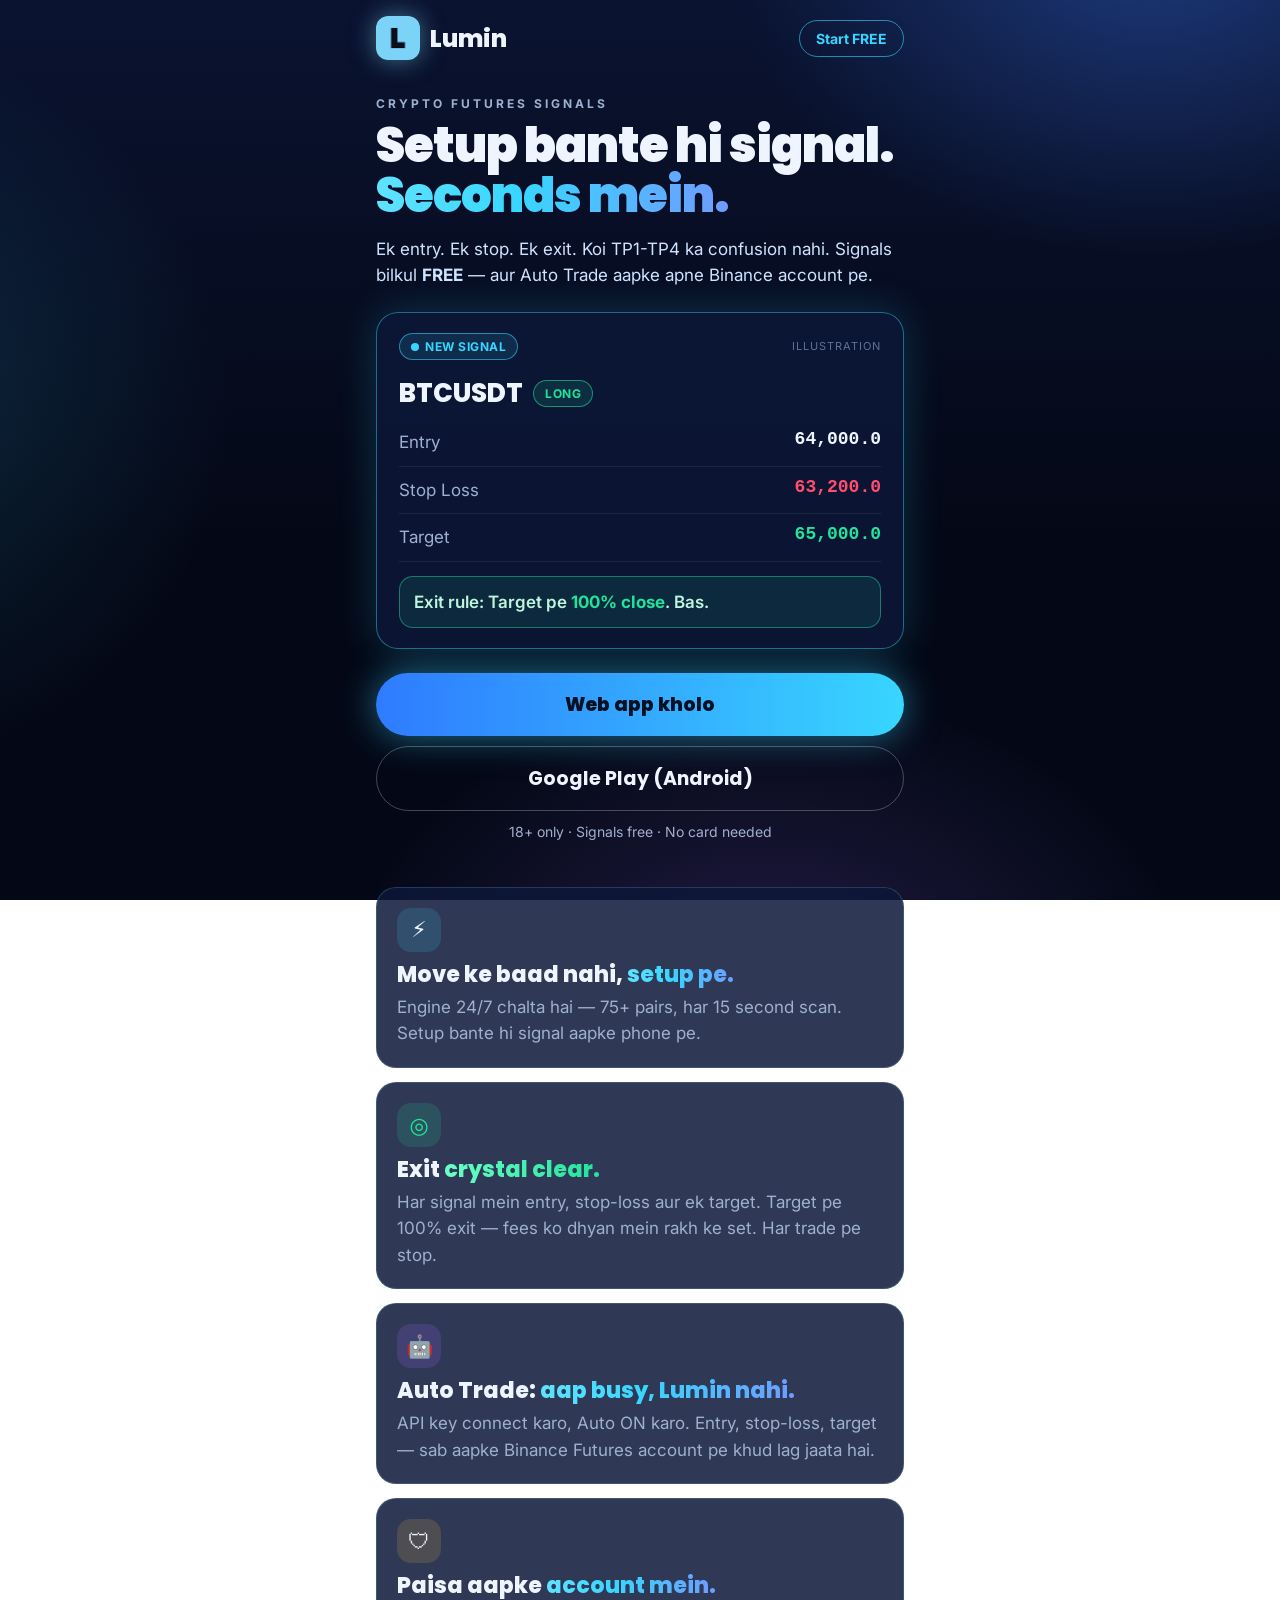
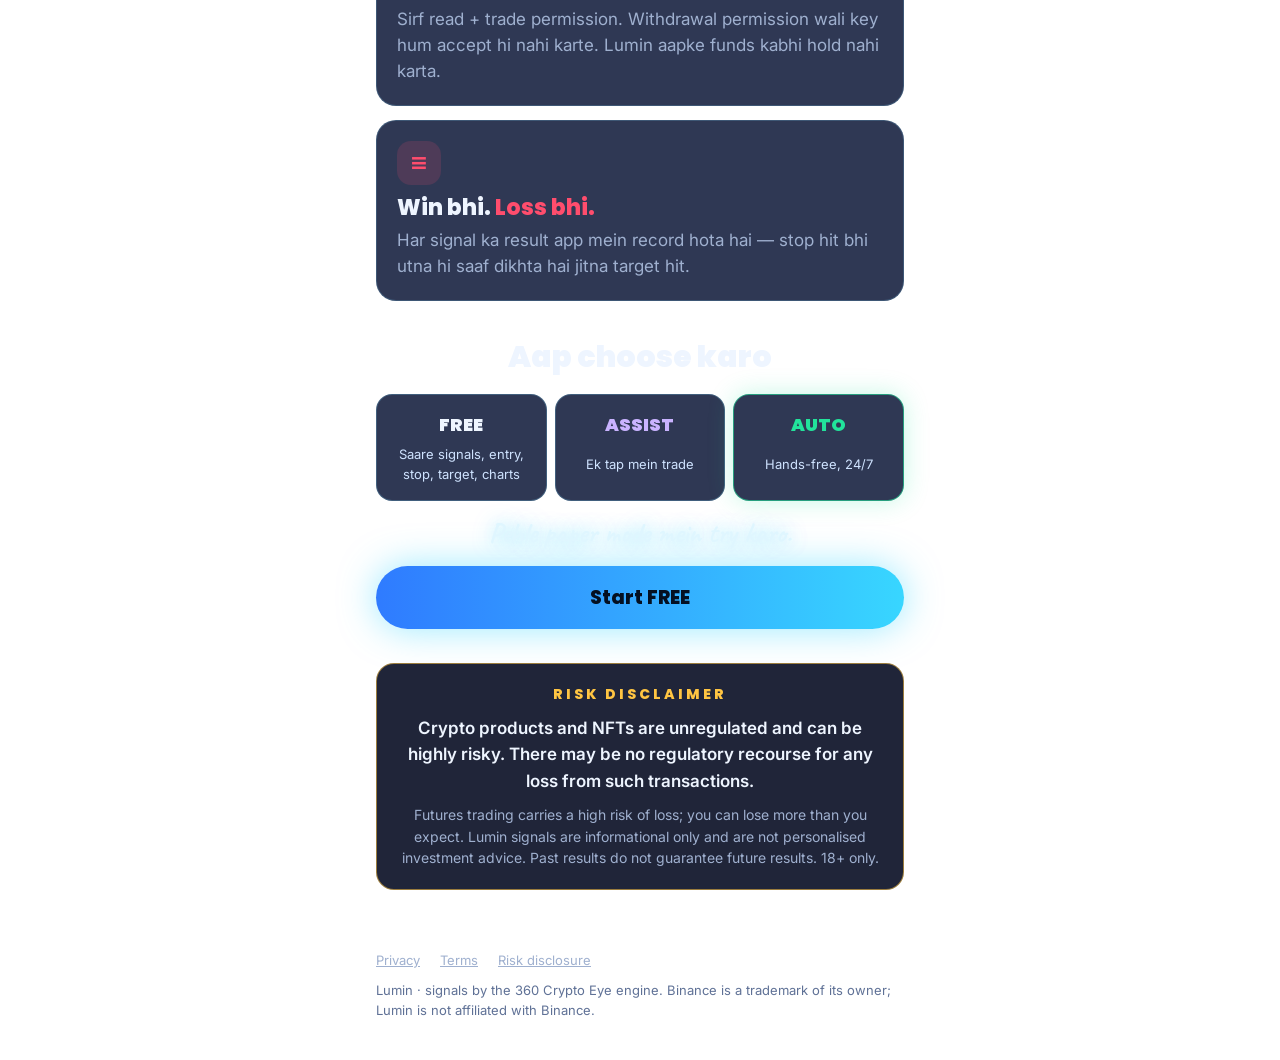
==== site/index.html @ fbe8a979 "Add Hinglish animated ad set, landing page and campaign docs The first campaign spent ₹293 for 862 c" ====
<!doctype html>
<html lang="hi-Latn">
<head>
<meta charset="utf-8">
<meta name="viewport" content="width=device-width, initial-scale=1, viewport-fit=cover">
<title>Lumin — Crypto signals, seconds mein</title>
<meta name="description" content="Crystal clear crypto futures signals: ek entry, ek stop, ek exit. Signals FREE. Auto Trade aapke Binance account pe.">
<meta name="theme-color" content="#040816">
<meta property="og:title" content="Lumin — Crypto signals, seconds mein">
<meta property="og:description" content="Ek entry. Ek stop. Ek exit. Signals FREE — Auto Trade jab chaho.">
<meta property="og:image" content="og.jpg">
<link rel="icon" href="icon-192.png">
<link rel="preconnect" href="https://fonts.gstatic.com" crossorigin>
<link href="https://fonts.googleapis.com/css2?family=Poppins:wght@700;800;900&family=Inter:wght@400;500;600;700&family=Caveat:wght@700&display=swap" rel="stylesheet">
<link rel="stylesheet" href="styles.css">
<script src="config.js"></script>
</head>
<body>
<!-- In-app browser notice (Instagram / Facebook). Shown by app.js only there. -->
<div id="iab" class="iab" hidden>
  <b>Instagram/Facebook browser mein ho.</b>
  iPhone pe app install karne ke liye upar <b>•••</b> dabao → <b>"Open in external browser"</b> (Safari).
  <button id="copy" class="copy">Link copy karo</button>
</div>

<header class="top">
  <div class="brand"><img src="icon-192.png" alt="" width="44" height="44"><span>Lumin</span></div>
  <a class="small-cta" href="#get" data-cta>Start FREE</a>
</header>

<main>
  <section class="hero">
    <p class="eyebrow">CRYPTO FUTURES SIGNALS</p>
    <h1>Setup bante hi signal.<br><span class="grad">Seconds mein.</span></h1>
    <p class="lead">Ek entry. Ek stop. Ek exit. Koi TP1-TP4 ka confusion nahi. Signals bilkul <b>FREE</b> — aur Auto Trade aapke apne Binance account pe.</p>

    <div class="signal" aria-label="Example signal (illustration)">
      <div class="sig-head"><span class="pill live"><i></i>NEW SIGNAL</span><span class="illus">ILLUSTRATION</span></div>
      <div class="sig-sym">BTCUSDT <span class="pill long">LONG</span></div>
      <div class="r"><span>Entry</span><b>64,000.0</b></div>
      <div class="r"><span>Stop Loss</span><b class="red">63,200.0</b></div>
      <div class="r"><span>Target</span><b class="green">65,000.0</b></div>
      <div class="exit">Exit rule: Target pe <b>100% close</b>. Bas.</div>
    </div>

    <div id="get" class="get">
      <a id="cta-primary" class="cta" href="https://app.luminapp.org/" data-cta>Lumin kholo</a>
      <a id="cta-secondary" class="cta ghost" href="https://play.google.com/store/apps/details?id=org.luminapp.lumin" data-cta>Google Play</a>
      <p id="cta-note" class="note">18+ only · Signals free · No card needed</p>
    </div>

    <ol id="a2hs" class="a2hs" hidden>
      <li><b>1</b> Safari mein neeche <b>Share</b> button dabao</li>
      <li><b>2</b> <b>"Add to Home Screen"</b> chuno</li>
      <li><b>3</b> Home screen se Lumin kholo — signal notifications on</li>
    </ol>
  </section>

  <section class="feat">
    <article>
      <div class="ic cyan">⚡</div>
      <h2>Move ke baad nahi, <span class="grad">setup pe.</span></h2>
      <p>Engine 24/7 chalta hai — 75+ pairs, har 15 second scan. Setup bante hi signal aapke phone pe.</p>
    </article>
    <article>
      <div class="ic green">◎</div>
      <h2>Exit <span class="grad-green">crystal clear.</span></h2>
      <p>Har signal mein entry, stop-loss aur ek target. Target pe 100% exit — fees ko dhyan mein rakh ke set. Har trade pe stop.</p>
    </article>
    <article>
      <div class="ic violet">🤖</div>
      <h2>Auto Trade: <span class="grad">aap busy, Lumin nahi.</span></h2>
      <p>API key connect karo, Auto ON karo. Entry, stop-loss, target — sab aapke Binance Futures account pe khud lag jaata hai.</p>
    </article>
    <article>
      <div class="ic amber">🛡</div>
      <h2>Paisa aapke <span class="grad">account mein.</span></h2>
      <p>Sirf read + trade permission. Withdrawal permission wali key hum accept hi nahi karte. Lumin aapke funds kabhi hold nahi karta.</p>
    </article>
    <article>
      <div class="ic red">≡</div>
      <h2>Win bhi. <span class="red">Loss bhi.</span></h2>
      <p>Har signal ka result app mein record hota hai — stop hit bhi utna hi saaf dikhta hai jitna target hit.</p>
    </article>
  </section>

  <section class="plans">
    <h2>Aap choose karo</h2>
    <div class="tiers">
      <div class="tier"><b>FREE</b><span>Saare signals, entry, stop, target, charts</span></div>
      <div class="tier"><b class="violet">ASSIST</b><span>Ek tap mein trade</span></div>
      <div class="tier hi"><b class="green">AUTO</b><span>Hands-free, 24/7</span></div>
    </div>
    <p class="script">Pehle paper mode mein try karo.</p>
    <a class="cta" href="#get" data-cta>Start FREE</a>
  </section>

  <section class="risk">
    <h3>RISK DISCLAIMER</h3>
    <p>Crypto products and NFTs are unregulated and can be highly risky. There may be no regulatory recourse for any loss from such transactions.</p>
    <p class="sub">Futures trading carries a high risk of loss; you can lose more than you expect. Lumin signals are informational only and are not personalised investment advice. Past results do not guarantee future results. 18+ only.</p>
  </section>
</main>

<footer>
  <a href="https://mkmk749278.github.io/lumin-legal/privacy">Privacy</a>
  <a href="https://mkmk749278.github.io/lumin-legal/terms">Terms</a>
  <a href="https://mkmk749278.github.io/lumin-legal/risk">Risk disclosure</a>
  <p>Lumin · signals by the 360 Crypto Eye engine. Binance is a trademark of its owner; Lumin is not affiliated with Binance.</p>
</footer>
<script src="app.js"></script>
</body>
</html>
---- site/styles.css ----
:root {
  --bg0: #040816; --bg1: #0a1330; --panel: rgba(13, 24, 56, .86);
  --cyan: #38d6ff; --blue: #3d7bff; --violet: #9b6bff; --green: #22e39b; --red: #ff4d6d; --amber: #ffc542;
  --ink: #eef5ff; --muted: #9fb0cf; --dim: #5f7196;
}
* { box-sizing: border-box; margin: 0; padding: 0; }
[hidden] { display: none !important; }
html { scroll-behavior: smooth; }
body {
  font: 400 17px/1.55 Inter, system-ui, sans-serif; color: var(--ink); min-height: 100vh;
  background:
    radial-gradient(700px 500px at 90% -5%, rgba(61,123,255,.35), transparent 60%),
    radial-gradient(600px 600px at -10% 45%, rgba(56,214,255,.14), transparent 60%),
    radial-gradient(700px 500px at 60% 110%, rgba(155,107,255,.2), transparent 60%),
    linear-gradient(180deg, var(--bg1), var(--bg0) 60%);
  background-attachment: fixed;
}
a { color: inherit; }
main { max-width: 560px; margin: 0 auto; padding: 0 16px 40px; }

.iab { position: sticky; top: 0; z-index: 10; padding: 12px 16px; background: #3a2a05; color: #ffe6a8; font-size: 15px; border-bottom: 1px solid #806012; }
.copy { margin-left: 6px; padding: 6px 12px; border-radius: 10px; border: 0; background: var(--amber); color: #2a1d00; font-weight: 700; }

.top { max-width: 560px; margin: 0 auto; padding: 16px; display: flex; justify-content: space-between; align-items: center; }
.brand { display: flex; align-items: center; gap: 10px; font: 800 24px Poppins, sans-serif; }
.brand img { border-radius: 12px; box-shadow: 0 0 24px rgba(122,211,248,.5); }
.small-cta { font: 700 14px Inter; text-decoration: none; padding: 9px 16px; border-radius: 999px; border: 1.5px solid rgba(56,214,255,.6); color: var(--cyan); }

.hero { padding: 20px 0 10px; }
.eyebrow { font: 700 12px Inter; letter-spacing: 3px; color: var(--muted); }
h1 { font: 900 clamp(34px, 9.5vw, 48px)/1.05 Poppins, sans-serif; letter-spacing: -1px; margin: 10px 0 14px; }
.lead { color: #cfe3ff; font-size: 17px; }
.grad { background: linear-gradient(90deg, #5fe3ff, #38d6ff 40%, #6f9bff); -webkit-background-clip: text; background-clip: text; color: transparent; }
.grad-green { background: linear-gradient(90deg, #6affc6, #22e39b); -webkit-background-clip: text; background-clip: text; color: transparent; }
.red { color: var(--red); } .green { color: var(--green); } .violet { color: #c9b3ff; }

.signal {
  margin: 24px 0; padding: 20px 22px; border-radius: 22px; background: var(--panel);
  border: 1.5px solid rgba(56,214,255,.45); box-shadow: 0 0 40px rgba(56,214,255,.2);
  animation: rise .8s ease-out both;
}
@keyframes rise { from { opacity: 0; transform: translateY(24px); } }
.sig-head { display: flex; justify-content: space-between; align-items: center; }
.illus { font-size: 11px; letter-spacing: 1px; color: var(--dim); }
.sig-sym { font: 800 26px Poppins; margin: 14px 0 6px; display: flex; gap: 10px; align-items: center; }
.pill { display: inline-flex; align-items: center; gap: 6px; padding: 5px 11px; border-radius: 999px; font: 700 12px Inter; letter-spacing: .5px; }
.pill.live { color: var(--cyan); border: 1.5px solid rgba(56,214,255,.55); background: rgba(56,214,255,.12); }
.pill.live i { width: 8px; height: 8px; border-radius: 50%; background: currentColor; animation: blink 1s infinite; }
@keyframes blink { 50% { opacity: .2; } }
.pill.long { color: var(--green); border: 1.5px solid rgba(34,227,155,.55); background: rgba(34,227,155,.12); }
.r { display: flex; justify-content: space-between; padding: 10px 0; border-bottom: 1px solid rgba(255,255,255,.07); color: var(--muted); opacity: 0; animation: show .5s ease-out forwards; }
@keyframes show { from { opacity: 0; transform: translateY(12px); } to { opacity: 1; transform: none; } }
.r:nth-of-type(3) { animation-delay: .5s; } .r:nth-of-type(4) { animation-delay: .7s; } .r:nth-of-type(5) { animation-delay: .9s; }
.r b { font: 700 18px ui-monospace, "SF Mono", Menlo, monospace; color: var(--ink); }
.r b.red { color: var(--red); } .r b.green { color: var(--green); }
.exit { margin-top: 14px; padding: 12px 14px; border-radius: 14px; background: rgba(34,227,155,.1); border: 1.5px solid rgba(34,227,155,.45); color: #bff5de; font-weight: 600; }
.exit b { color: var(--green); }

.get { display: grid; gap: 10px; }
.cta {
  display: block; text-align: center; text-decoration: none; padding: 17px 20px; border-radius: 999px;
  background: linear-gradient(90deg, #2f7bff, #38d6ff); color: #041022; font: 800 19px Poppins;
  box-shadow: 0 0 36px rgba(56,214,255,.5);
}
.cta.ghost { background: transparent; color: var(--ink); border: 1.5px solid rgba(255,255,255,.25); box-shadow: none; font-weight: 700; }
.note { text-align: center; color: var(--muted); font-size: 14px; }

.a2hs { list-style: none; margin-top: 16px; padding: 16px; border-radius: 18px; background: rgba(13,24,56,.7); border: 1px solid rgba(56,214,255,.3); display: grid; gap: 10px; }
.a2hs li { display: flex; gap: 10px; align-items: baseline; color: #cfe3ff; }
.a2hs li > b:first-child { flex: none; width: 26px; height: 26px; border-radius: 50%; background: var(--cyan); color: #041022; display: inline-grid; place-items: center; font-size: 14px; }

.feat { display: grid; gap: 14px; margin-top: 34px; }
.feat article { padding: 20px; border-radius: 20px; background: var(--panel); border: 1px solid rgba(122,211,248,.2); }
.feat h2 { font: 800 22px/1.2 Poppins; margin: 10px 0 6px; }
.feat p { color: var(--muted); }
.ic { width: 44px; height: 44px; border-radius: 14px; display: grid; place-items: center; font-size: 22px; }
.ic.cyan { background: rgba(56,214,255,.15); } .ic.green { background: rgba(34,227,155,.15); color: var(--green); font-weight: 900; }
.ic.violet { background: rgba(155,107,255,.18); } .ic.amber { background: rgba(255,197,66,.15); } .ic.red { background: rgba(255,77,109,.15); color: var(--red); font-weight: 900; }

.plans { margin-top: 34px; text-align: center; }
.plans h2 { font: 900 30px Poppins; margin-bottom: 14px; }
.tiers { display: grid; grid-template-columns: repeat(3, 1fr); gap: 8px; margin-bottom: 14px; }
.tier { padding: 16px 8px; border-radius: 16px; background: var(--panel); border: 1px solid rgba(122,211,248,.25); display: grid; gap: 6px; }
.tier b { font: 900 18px Poppins; } .tier span { font-size: 13px; color: #cfe3ff; }
.tier.hi { border-color: rgba(34,227,155,.6); box-shadow: 0 0 24px rgba(34,227,155,.25); }
.script { font: 700 28px Caveat, cursive; color: #dff6ff; margin: 8px 0 16px; text-shadow: 0 0 18px rgba(56,214,255,.5); }

.risk { margin-top: 34px; padding: 20px; border-radius: 18px; border: 1.5px solid rgba(255,197,66,.55); background: rgba(8,14,36,.9); text-align: center; }
.risk h3 { font: 800 14px Poppins; letter-spacing: 3px; color: var(--amber); margin-bottom: 10px; }
.risk p { font-weight: 600; }
.risk .sub { font-weight: 400; color: var(--muted); font-size: 14px; margin-top: 10px; }

footer { max-width: 560px; margin: 0 auto; padding: 20px 16px 40px; color: var(--dim); font-size: 13px; }
footer a { margin-right: 16px; color: var(--muted); }
footer p { margin-top: 10px; }
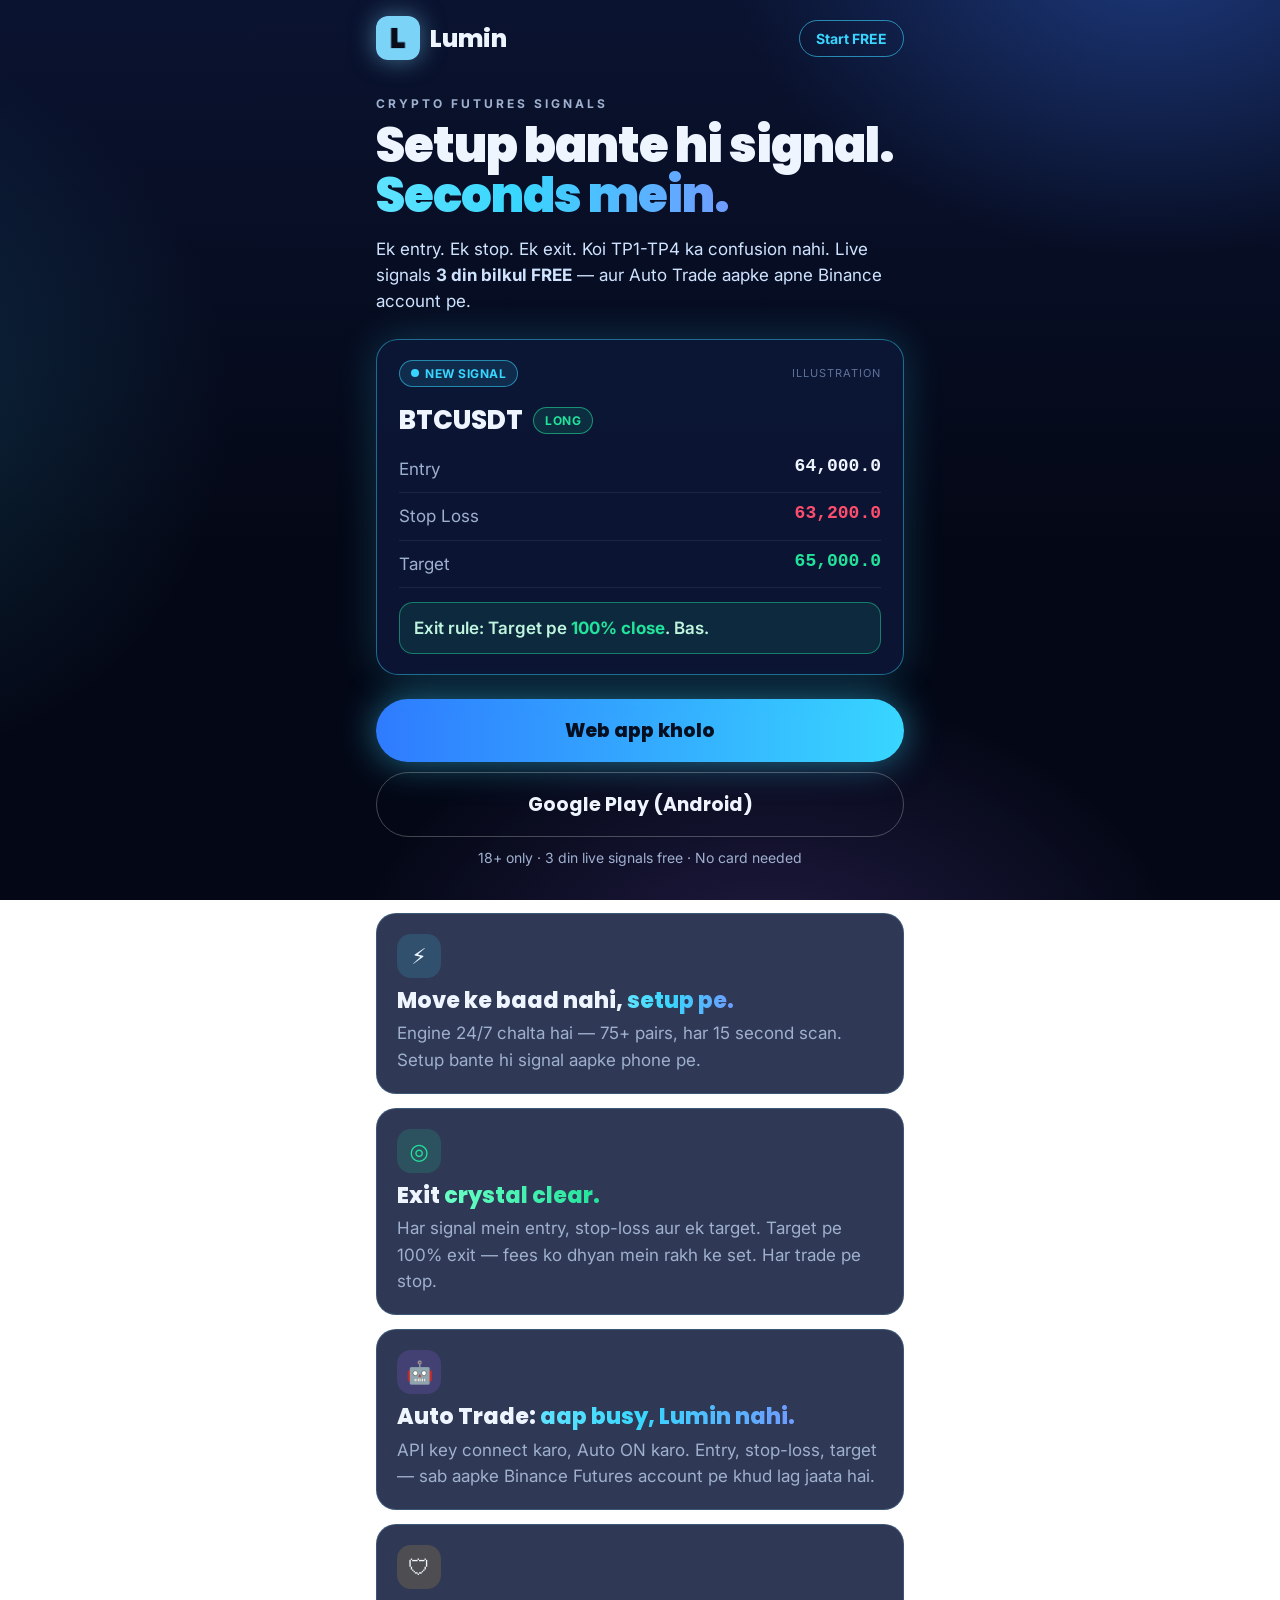
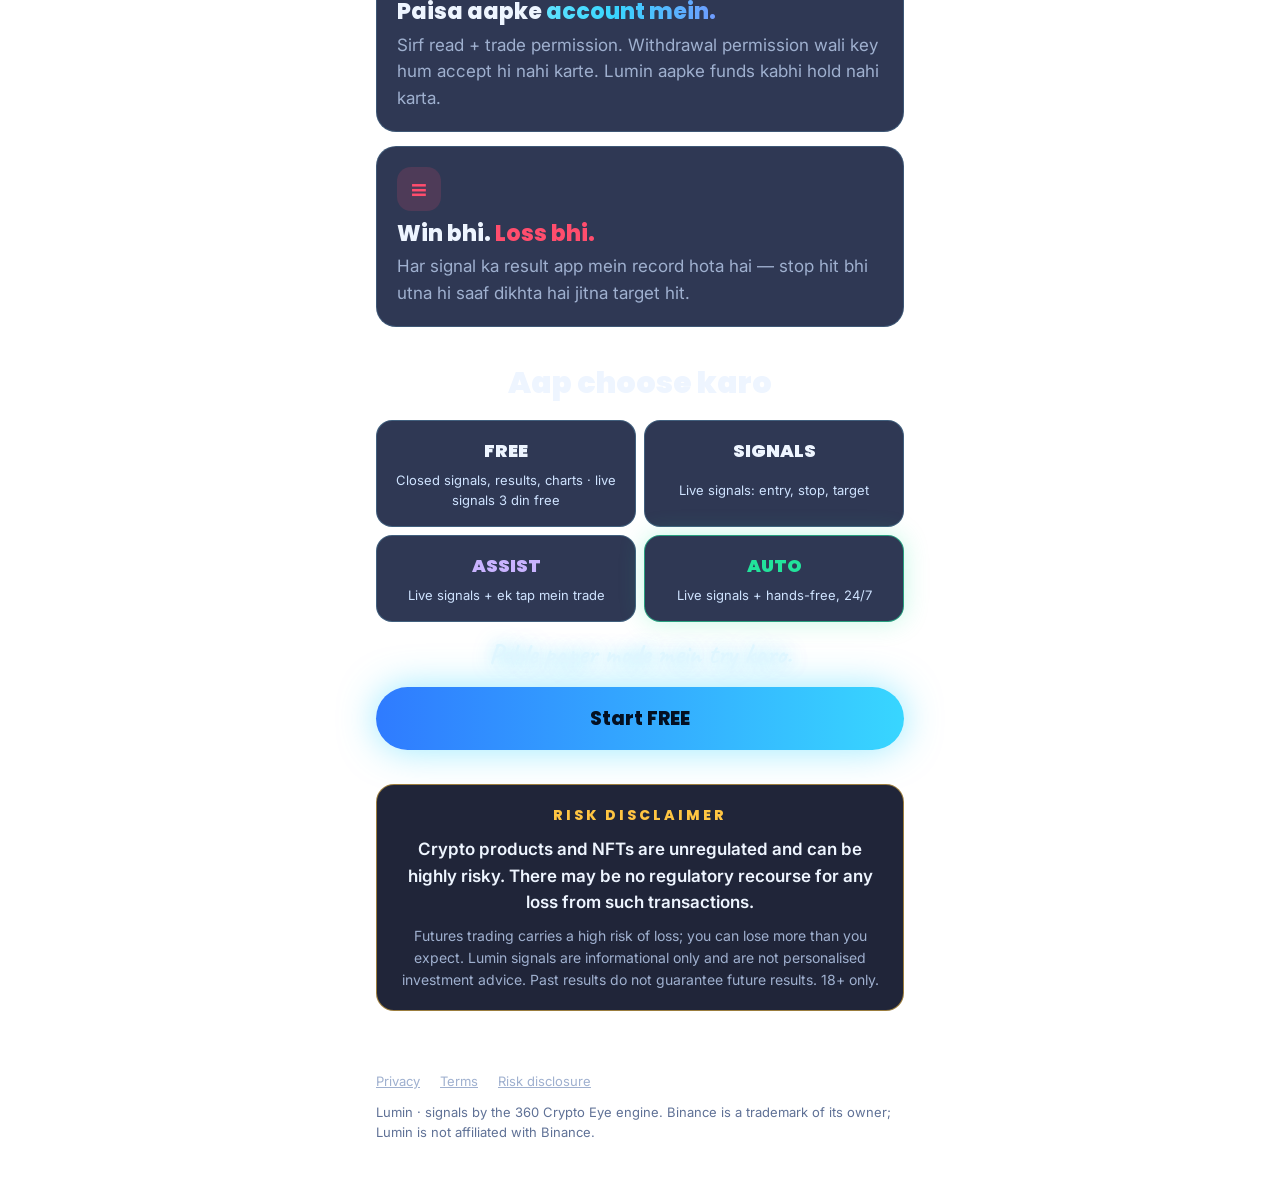
==== commit f2191ed1: "Replace "Signals FREE" with "Live signals 3 din FREE" on the ad and landing page Owner, 2026-09-25: " ====
--- a/site/index.html
+++ b/site/index.html
@@ -4,10 +4,10 @@
 <meta charset="utf-8">
 <meta name="viewport" content="width=device-width, initial-scale=1, viewport-fit=cover">
 <title>Lumin — Crypto signals, seconds mein</title>
-<meta name="description" content="Crystal clear crypto futures signals: ek entry, ek stop, ek exit. Signals FREE. Auto Trade aapke Binance account pe.">
+<meta name="description" content="Crystal clear crypto futures signals: ek entry, ek stop, ek exit. Live signals 3 din FREE. Auto Trade aapke Binance account pe.">
 <meta name="theme-color" content="#040816">
 <meta property="og:title" content="Lumin — Crypto signals, seconds mein">
-<meta property="og:description" content="Ek entry. Ek stop. Ek exit. Signals FREE — Auto Trade jab chaho.">
+<meta property="og:description" content="Ek entry. Ek stop. Ek exit. Live signals 3 din FREE — Auto Trade jab chaho.">
 <meta property="og:image" content="og.jpg">
 <link rel="icon" href="icon-192.png">
 <link rel="preconnect" href="https://fonts.gstatic.com" crossorigin>
@@ -32,7 +32,7 @@
   <section class="hero">
     <p class="eyebrow">CRYPTO FUTURES SIGNALS</p>
     <h1>Setup bante hi signal.<br><span class="grad">Seconds mein.</span></h1>
-    <p class="lead">Ek entry. Ek stop. Ek exit. Koi TP1-TP4 ka confusion nahi. Signals bilkul <b>FREE</b> — aur Auto Trade aapke apne Binance account pe.</p>
+    <p class="lead">Ek entry. Ek stop. Ek exit. Koi TP1-TP4 ka confusion nahi. Live signals <b>3 din bilkul FREE</b> — aur Auto Trade aapke apne Binance account pe.</p>
 
     <div class="signal" aria-label="Example signal (illustration)">
       <div class="sig-head"><span class="pill live"><i></i>NEW SIGNAL</span><span class="illus">ILLUSTRATION</span></div>
@@ -46,7 +46,7 @@
     <div id="get" class="get">
       <a id="cta-primary" class="cta" href="https://app.luminapp.org/" data-cta>Lumin kholo</a>
       <a id="cta-secondary" class="cta ghost" href="https://play.google.com/store/apps/details?id=org.luminapp.lumin" data-cta>Google Play</a>
-      <p id="cta-note" class="note">18+ only · Signals free · No card needed</p>
+      <p id="cta-note" class="note">18+ only · 3 din live signals free · No card needed</p>
     </div>
 
     <ol id="a2hs" class="a2hs" hidden>
@@ -87,9 +87,10 @@
   <section class="plans">
     <h2>Aap choose karo</h2>
     <div class="tiers">
-      <div class="tier"><b>FREE</b><span>Saare signals, entry, stop, target, charts</span></div>
-      <div class="tier"><b class="violet">ASSIST</b><span>Ek tap mein trade</span></div>
-      <div class="tier hi"><b class="green">AUTO</b><span>Hands-free, 24/7</span></div>
+      <div class="tier"><b>FREE</b><span>Closed signals, results, charts · live signals 3 din free</span></div>
+      <div class="tier"><b>SIGNALS</b><span>Live signals: entry, stop, target</span></div>
+      <div class="tier"><b class="violet">ASSIST</b><span>Live signals + ek tap mein trade</span></div>
+      <div class="tier hi"><b class="green">AUTO</b><span>Live signals + hands-free, 24/7</span></div>
     </div>
     <p class="script">Pehle paper mode mein try karo.</p>
     <a class="cta" href="#get" data-cta>Start FREE</a>
--- a/site/styles.css
+++ b/site/styles.css
@@ -79,7 +79,7 @@
 
 .plans { margin-top: 34px; text-align: center; }
 .plans h2 { font: 900 30px Poppins; margin-bottom: 14px; }
-.tiers { display: grid; grid-template-columns: repeat(3, 1fr); gap: 8px; margin-bottom: 14px; }
+.tiers { display: grid; grid-template-columns: repeat(2, 1fr); gap: 8px; margin-bottom: 14px; }
 .tier { padding: 16px 8px; border-radius: 16px; background: var(--panel); border: 1px solid rgba(122,211,248,.25); display: grid; gap: 6px; }
 .tier b { font: 900 18px Poppins; } .tier span { font-size: 13px; color: #cfe3ff; }
 .tier.hi { border-color: rgba(34,227,155,.6); box-shadow: 0 0 24px rgba(34,227,155,.25); }
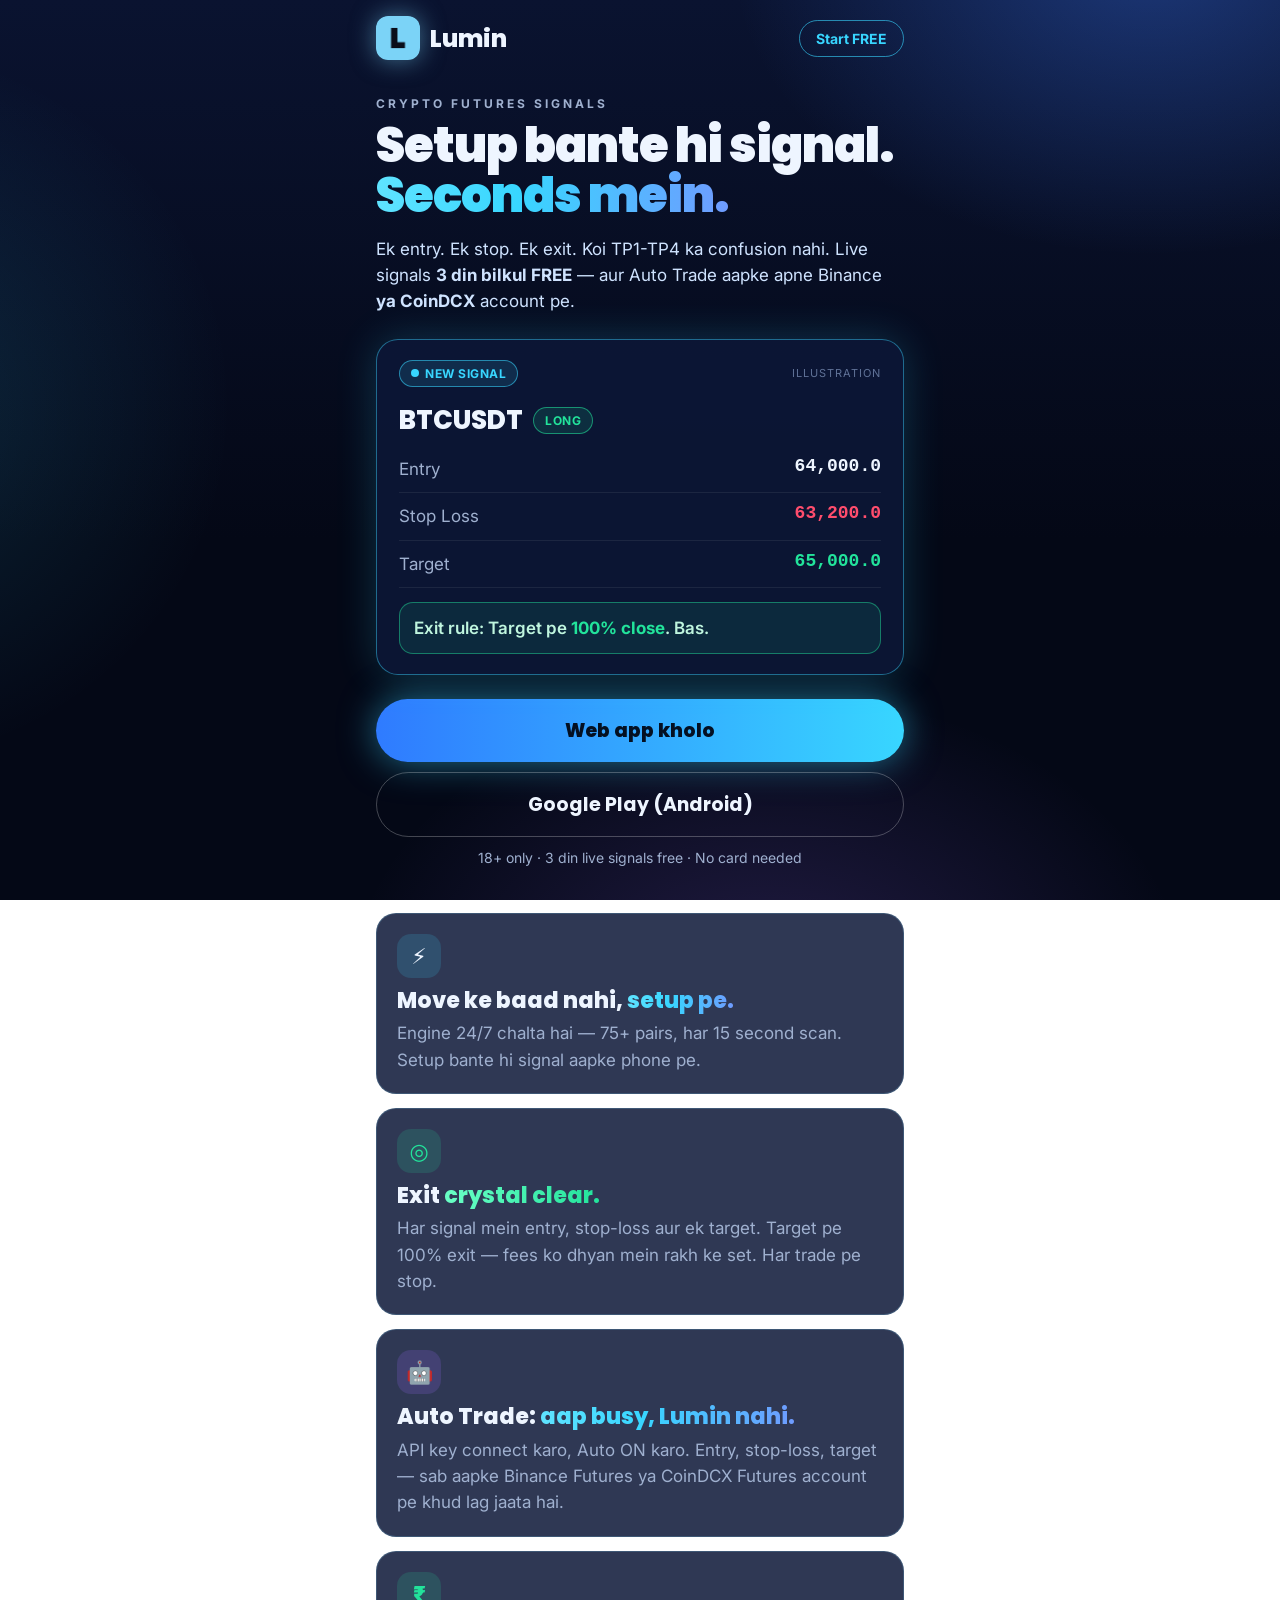
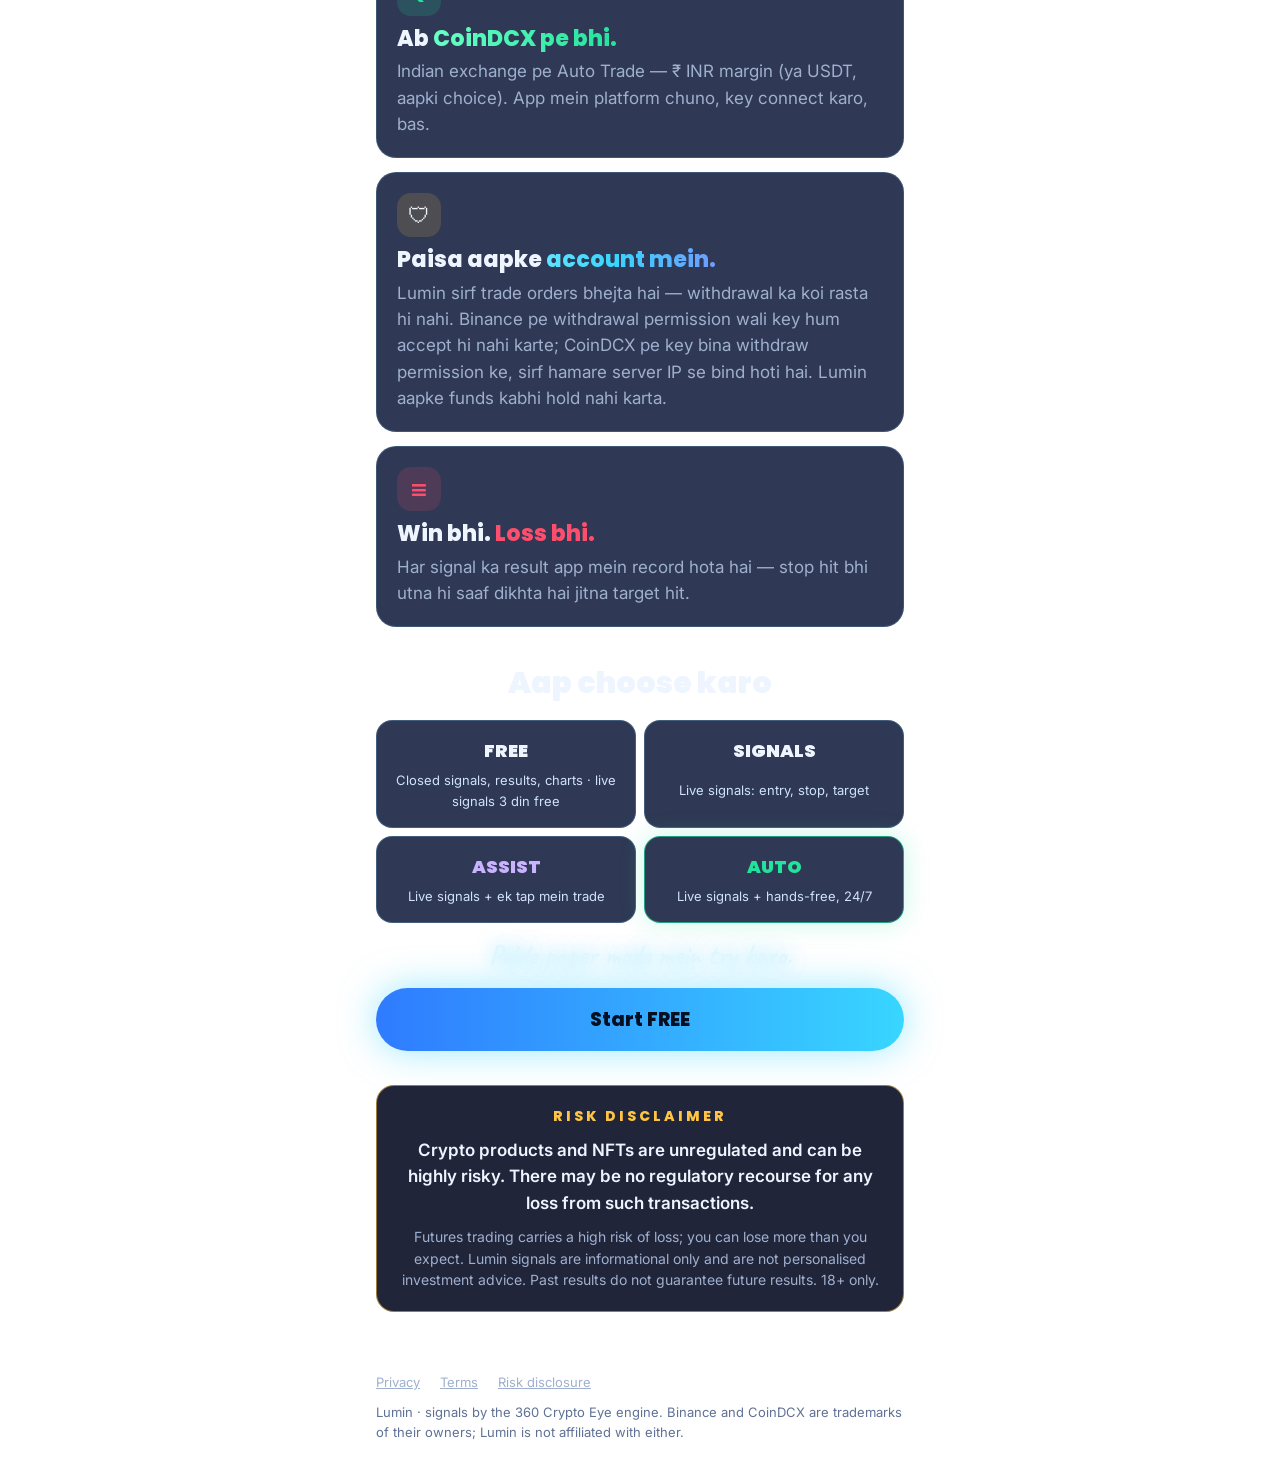
==== commit ad756589: "Hero ad: Auto Trade now on CoinDCX too — highlighted for Indian users The engine opened CoinDCX as a" ====
--- a/site/index.html
+++ b/site/index.html
@@ -4,10 +4,10 @@
 <meta charset="utf-8">
 <meta name="viewport" content="width=device-width, initial-scale=1, viewport-fit=cover">
 <title>Lumin — Crypto signals, seconds mein</title>
-<meta name="description" content="Crystal clear crypto futures signals: ek entry, ek stop, ek exit. Live signals 3 din FREE. Auto Trade aapke Binance account pe.">
+<meta name="description" content="Crystal clear crypto futures signals: ek entry, ek stop, ek exit. Live signals 3 din FREE. Auto Trade aapke Binance ya CoinDCX account pe.">
 <meta name="theme-color" content="#040816">
 <meta property="og:title" content="Lumin — Crypto signals, seconds mein">
-<meta property="og:description" content="Ek entry. Ek stop. Ek exit. Live signals 3 din FREE — Auto Trade jab chaho.">
+<meta property="og:description" content="Ek entry. Ek stop. Ek exit. Live signals 3 din FREE — Auto Trade Binance ya CoinDCX pe.">
 <meta property="og:image" content="og.jpg">
 <link rel="icon" href="icon-192.png">
 <link rel="preconnect" href="https://fonts.gstatic.com" crossorigin>
@@ -32,7 +32,7 @@
   <section class="hero">
     <p class="eyebrow">CRYPTO FUTURES SIGNALS</p>
     <h1>Setup bante hi signal.<br><span class="grad">Seconds mein.</span></h1>
-    <p class="lead">Ek entry. Ek stop. Ek exit. Koi TP1-TP4 ka confusion nahi. Live signals <b>3 din bilkul FREE</b> — aur Auto Trade aapke apne Binance account pe.</p>
+    <p class="lead">Ek entry. Ek stop. Ek exit. Koi TP1-TP4 ka confusion nahi. Live signals <b>3 din bilkul FREE</b> — aur Auto Trade aapke apne Binance <b>ya CoinDCX</b> account pe.</p>
 
     <div class="signal" aria-label="Example signal (illustration)">
       <div class="sig-head"><span class="pill live"><i></i>NEW SIGNAL</span><span class="illus">ILLUSTRATION</span></div>
@@ -70,12 +70,17 @@
     <article>
       <div class="ic violet">🤖</div>
       <h2>Auto Trade: <span class="grad">aap busy, Lumin nahi.</span></h2>
-      <p>API key connect karo, Auto ON karo. Entry, stop-loss, target — sab aapke Binance Futures account pe khud lag jaata hai.</p>
+      <p>API key connect karo, Auto ON karo. Entry, stop-loss, target — sab aapke Binance Futures ya CoinDCX Futures account pe khud lag jaata hai.</p>
+    </article>
+    <article>
+      <div class="ic green">₹</div>
+      <h2>Ab <span class="grad-green">CoinDCX pe bhi.</span></h2>
+      <p>Indian exchange pe Auto Trade — ₹ INR margin (ya USDT, aapki choice). App mein platform chuno, key connect karo, bas.</p>
     </article>
     <article>
       <div class="ic amber">🛡</div>
       <h2>Paisa aapke <span class="grad">account mein.</span></h2>
-      <p>Sirf read + trade permission. Withdrawal permission wali key hum accept hi nahi karte. Lumin aapke funds kabhi hold nahi karta.</p>
+      <p>Lumin sirf trade orders bhejta hai — withdrawal ka koi rasta hi nahi. Binance pe withdrawal permission wali key hum accept hi nahi karte; CoinDCX pe key bina withdraw permission ke, sirf hamare server IP se bind hoti hai. Lumin aapke funds kabhi hold nahi karta.</p>
     </article>
     <article>
       <div class="ic red">≡</div>
@@ -107,7 +112,7 @@
   <a href="https://mkmk749278.github.io/lumin-legal/privacy">Privacy</a>
   <a href="https://mkmk749278.github.io/lumin-legal/terms">Terms</a>
   <a href="https://mkmk749278.github.io/lumin-legal/risk">Risk disclosure</a>
-  <p>Lumin · signals by the 360 Crypto Eye engine. Binance is a trademark of its owner; Lumin is not affiliated with Binance.</p>
+  <p>Lumin · signals by the 360 Crypto Eye engine. Binance and CoinDCX are trademarks of their owners; Lumin is not affiliated with either.</p>
 </footer>
 <script src="app.js"></script>
 </body>
